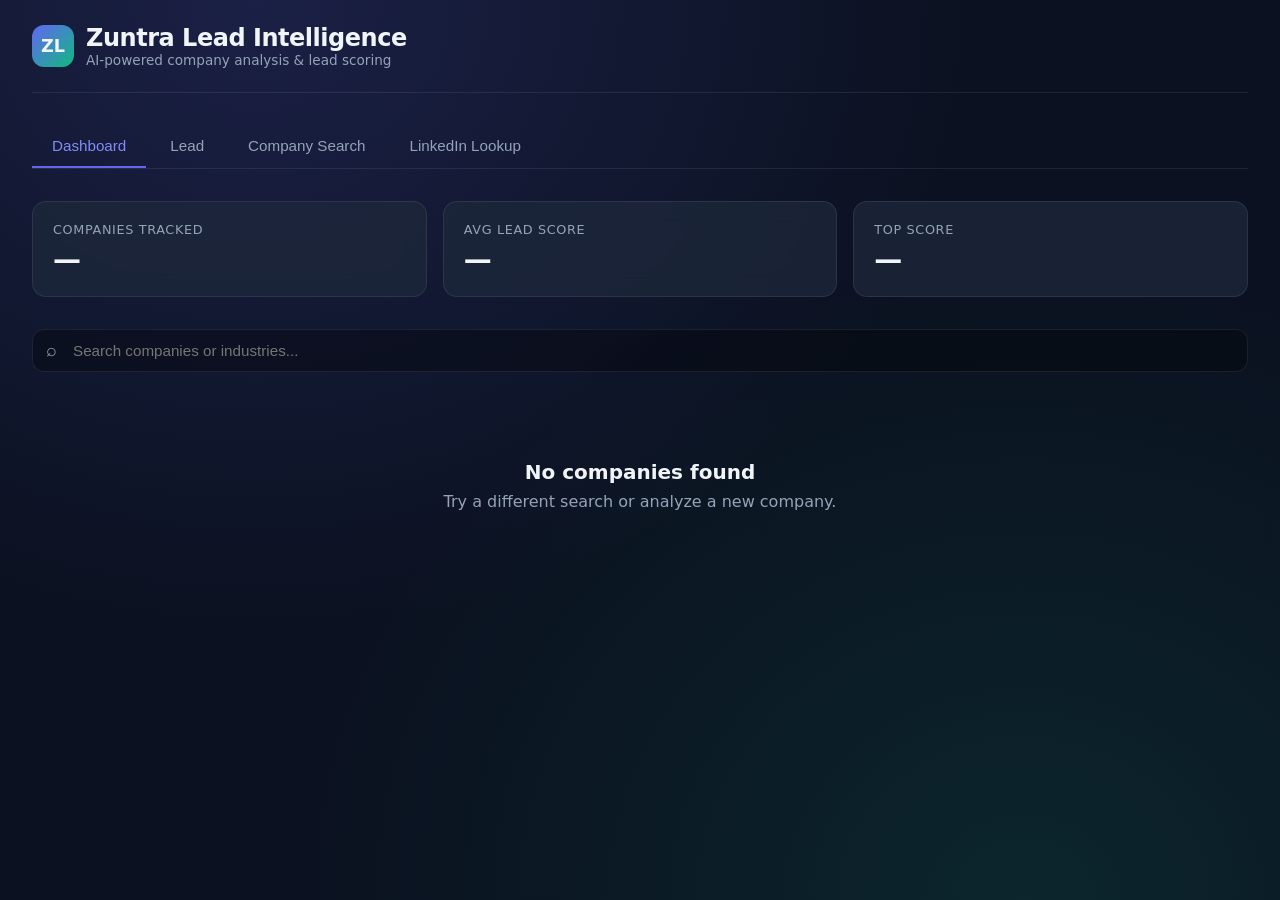
==== front/index.html @ acf64fd0 "Improved the lead tab" ====
<!DOCTYPE html>
<html lang="en">
<head>
    <meta charset="UTF-8">
    <meta name="viewport" content="width=device-width, initial-scale=1.0">
    <title>Zuntra Lead Intelligence</title>
    <link rel="stylesheet" href="css/style.css">
</head>
<body>
    <div class="layout">
        <header>
            <div class="logo">
                <div class="logo-icon">ZL</div>
                <div>
                    <h1>Zuntra Lead Intelligence</h1>
                    <p>AI-powered company analysis & lead scoring</p>
                </div>
            </div>
        </header>

        <nav class="tabs">
            <button class="active" data-tab="dashboard">Dashboard</button>
            <button data-tab="lead">Lead</button>
            <button data-tab="company">Company Search</button>
            <button data-tab="linkedin">LinkedIn Lookup</button>
        </nav>

        <section id="panel-dashboard" class="panel active">
            <div class="stats-bar" id="statsBar">
                <div class="stat-card">
                    <div class="label">Companies Tracked</div>
                    <div class="value" id="statTotal">&mdash;</div>
                </div>
                <div class="stat-card">
                    <div class="label">Avg Lead Score</div>
                    <div class="value" id="statAvg">&mdash;</div>
                </div>
                <div class="stat-card">
                    <div class="label">Top Score</div>
                    <div class="value" id="statTop">&mdash;</div>
                </div>
            </div>

            <div class="toolbar">
                <div class="search-wrap">
                    <input type="text" id="searchInput" placeholder="Search companies or industries...">
                </div>
            </div>

            <div class="grid" id="grid"></div>
            <div class="empty-state" id="emptyState" style="display:none">
                <h3>No companies found</h3>
                <p>Try a different search or analyze a new company.</p>
            </div>
        </section>

        <section id="panel-lead" class="panel">
            <div class="search-box">
                <h2>Lead Investigation</h2>
                <form id="lead-form" class="form-row">
                    <input type="text" id="lead-email" placeholder="Enter email (e.g. satya.nadella@microsoft.com)" required>
                    <button type="submit" id="lead-add-btn">Add Lead</button>
                </form>
                <div class="loading-inline" id="lead-loading"><div class="spinner-sm"></div><span id="lead-step">Adding lead...</span></div>
            </div>
            <div id="lead-error"></div>
            <div id="lead-list"></div>
        </section>

        <section id="panel-company" class="panel">
            <div class="search-box">
                <h2>Company Intelligence Search</h2>
                <form id="company-form" class="form-row">
                    <input type="text" id="company-query" placeholder="Enter company name (e.g. Apple, HCL, Tesla)" required>
                    <button type="submit" id="company-btn">Search</button>
                </form>
                <div class="loading-inline" id="company-loading"><div class="spinner-sm"></div><span id="company-step">Fetching company data...</span></div>
                <div class="progress-bar" id="company-progress" style="display:none;margin-top:0.75rem">
                    <div class="progress-fill" id="company-progress-fill"></div>
                </div>
            </div>
            <div id="company-error"></div>
            <div id="company-results"></div>
        </section>

        <section id="panel-linkedin" class="panel">
            <div class="search-box">
                <h2>LinkedIn Profile Lookup</h2>
                <form id="linkedin-form" class="form-row">
                    <input type="text" id="linkedin-url" placeholder="Enter LinkedIn profile URL" required>
                    <button type="submit" id="linkedin-btn">Scrape</button>
                </form>
                <div class="loading-inline" id="linkedin-loading"><div class="spinner-sm"></div><span id="linkedin-step">Scraping LinkedIn profile...</span></div>
                <div class="progress-bar" id="linkedin-progress" style="display:none;margin-top:0.75rem">
                    <div class="progress-fill" id="linkedin-progress-fill"></div>
                </div>
            </div>
            <div id="linkedin-error"></div>
            <div id="linkedin-results"></div>
        </section>
    </div>

    <div class="overlay" id="detailModal">
        <div class="modal">
            <button class="modal-close" id="detailClose">&times;</button>
            <div class="modal-header">
                <h2 id="detailName"></h2>
                <span class="ticker" id="detailTicker"></span>
            </div>
            <div class="modal-grid">
                <div>
                    <div class="modal-section">
                        <h3>Overview</h3>
                        <p id="detailSummary"></p>
                    </div>
                    <div class="modal-section" style="margin-top:1.5rem">
                        <h3>Recent News</h3>
                        <div id="detailNews"></div>
                    </div>
                </div>
                <div>
                    <div class="metrics-panel">
                        <h3 style="margin-bottom:1rem;color:var(--text)">Company Metrics</h3>
                        <div class="metric-row"><span class="key">Industry</span><span id="detailIndustry"></span></div>
                        <div class="metric-row"><span class="key">Market Cap</span><span id="detailMarketCap"></span></div>
                        <div class="metric-row"><span class="key">Employees</span><span id="detailEmployees"></span></div>
                        <div class="metric-row"><span class="key">Website</span><span id="detailWebsite"></span></div>
                        <div class="metric-row"><span class="key">Headquarters</span><span id="detailHQ"></span></div>
                    </div>
                    <div class="score-bars" id="scoreBars"></div>
                </div>
            </div>
        </div>
    </div>

    <div class="overlay" id="analyzeModal">
        <div class="modal" style="max-width:480px">
            <button class="modal-close" id="analyzeClose">&times;</button>
            <div class="modal-header">
                <h2>Analyze Company</h2>
                <p style="color:var(--muted);font-size:0.9rem;margin-top:0.25rem">Run the intelligence pipeline to gather data and generate a company dossier.</p>
            </div>
            <form class="analyze-form" id="analyzeForm">
                <div class="form-group">
                    <label for="companyName">Company Name *</label>
                    <input type="text" id="companyName" required placeholder="e.g. Apple, Tesla, Anthropic">
                </div>
                <div class="form-actions">
                    <button type="button" class="btn btn-ghost" id="analyzeCancel">Cancel</button>
                    <button type="submit" class="btn btn-primary" id="analyzeSubmit">Run Analysis</button>
                </div>
            </form>
        </div>
    </div>

    <div class="loading-overlay" id="loadingOverlay">
        <div class="loading-text">
            <strong id="loadingTitle">Analyzing company...</strong>
            <span id="loadingStep">Starting pipeline...</span>
        </div>
        <div class="progress-bar" id="progressBar">
            <div class="progress-fill" id="progressFill"></div>
        </div>
    </div>

    <script src="js/app.js"></script>
</body>
</html>
---- front/css/style.css ----
:root {
    --bg: #0b1120;
    --surface: rgba(30, 41, 59, 0.75);
    --surface-hover: rgba(51, 65, 85, 0.8);
    --border: rgba(255, 255, 255, 0.08);
    --text: #f1f5f9;
    --muted: #94a3b8;
    --accent: #6366f1;
    --accent-light: #818cf8;
    --success: #10b981;
    --warning: #f59e0b;
    --danger: #ef4444;
    --glow: rgba(99, 102, 241, 0.35);
}

* {
    margin: 0;
    padding: 0;
    box-sizing: border-box;
}

body {
    font-family: 'Segoe UI', system-ui, -apple-system, sans-serif;
    background: var(--bg);
    background-image:
        radial-gradient(ellipse at 20% 0%, rgba(99, 102, 241, 0.18), transparent 50%),
        radial-gradient(ellipse at 80% 100%, rgba(16, 185, 129, 0.12), transparent 50%);
    color: var(--text);
    min-height: 100vh;
}

.layout {
    max-width: 1280px;
    margin: 0 auto;
    padding: 1.5rem 2rem 3rem;
}

header {
    display: flex;
    align-items: center;
    justify-content: space-between;
    flex-wrap: wrap;
    gap: 1rem;
    margin-bottom: 2rem;
    padding-bottom: 1.5rem;
    border-bottom: 1px solid var(--border);
}

.logo {
    display: flex;
    align-items: center;
    gap: 0.75rem;
}

.logo-icon {
    width: 42px;
    height: 42px;
    background: linear-gradient(135deg, var(--accent), var(--success));
    border-radius: 12px;
    display: flex;
    align-items: center;
    justify-content: center;
    font-weight: 700;
    font-size: 1.1rem;
}

.logo h1 {
    font-size: 1.5rem;
    font-weight: 700;
    letter-spacing: -0.02em;
}

.logo p {
    font-size: 0.85rem;
    color: var(--muted);
}

nav.tabs {
    display: flex;
    gap: 0.25rem;
    margin-bottom: 2rem;
    border-bottom: 1px solid var(--border);
    padding-bottom: 0;
}

nav.tabs button {
    background: transparent;
    border: none;
    color: var(--muted);
    padding: 0.75rem 1.25rem;
    font-size: 0.95rem;
    font-weight: 500;
    cursor: pointer;
    border-bottom: 2px solid transparent;
    transition: all 0.2s;
}

nav.tabs button:hover {
    color: var(--text);
}

nav.tabs button.active {
    color: var(--accent-light);
    border-bottom-color: var(--accent);
}

.panel {
    display: none;
}

.panel.active {
    display: block;
}

.stats-bar {
    display: grid;
    grid-template-columns: repeat(auto-fit, minmax(160px, 1fr));
    gap: 1rem;
    margin-bottom: 2rem;
}

.stat-card {
    background: var(--surface);
    border: 1px solid var(--border);
    border-radius: 14px;
    padding: 1.25rem;
    backdrop-filter: blur(12px);
}

.stat-card .label {
    font-size: 0.8rem;
    color: var(--muted);
    text-transform: uppercase;
    letter-spacing: 0.05em;
    margin-bottom: 0.35rem;
}

.stat-card .value {
    font-size: 1.75rem;
    font-weight: 700;
}

.toolbar {
    display: flex;
    gap: 1rem;
    flex-wrap: wrap;
    margin-bottom: 1.5rem;
    align-items: center;
}

.search-wrap {
    flex: 1;
    min-width: 220px;
    position: relative;
}

.search-wrap input {
    width: 100%;
    padding: 0.75rem 1rem 0.75rem 2.5rem;
    border-radius: 12px;
    border: 1px solid var(--border);
    background: rgba(0, 0, 0, 0.3);
    color: var(--text);
    font-size: 0.95rem;
    outline: none;
    transition: border-color 0.2s, box-shadow 0.2s;
}

.search-wrap input:focus {
    border-color: var(--accent);
    box-shadow: 0 0 0 3px var(--glow);
}

.search-wrap::before {
    content: "\2315";
    position: absolute;
    left: 0.85rem;
    top: 50%;
    transform: translateY(-50%);
    color: var(--muted);
    font-size: 1.1rem;
}

.btn {
    padding: 0.75rem 1.5rem;
    border-radius: 12px;
    border: none;
    font-size: 0.95rem;
    font-weight: 600;
    cursor: pointer;
    transition: all 0.2s;
    display: inline-flex;
    align-items: center;
    gap: 0.5rem;
}

.btn-primary {
    background: linear-gradient(135deg, var(--accent), #4f46e5);
    color: white;
    box-shadow: 0 4px 14px var(--glow);
}

.btn-primary:hover {
    transform: translateY(-1px);
    box-shadow: 0 6px 20px var(--glow);
}

.btn-primary:disabled {
    opacity: 0.6;
    cursor: not-allowed;
    transform: none;
}

.btn-ghost {
    background: transparent;
    color: var(--muted);
    border: 1px solid var(--border);
}

.btn-ghost:hover {
    color: var(--text);
    border-color: rgba(255, 255, 255, 0.2);
}

.btn-secondary {
    background: var(--surface);
    color: var(--muted);
    border: 1px solid var(--border);
}

.btn-secondary:hover {
    color: var(--text);
    border-color: rgba(255, 255, 255, 0.15);
}

.grid {
    display: grid;
    grid-template-columns: repeat(auto-fill, minmax(340px, 1fr));
    gap: 1.25rem;
}

.card {
    background: var(--surface);
    border: 1px solid var(--border);
    border-radius: 16px;
    padding: 1.35rem;
    cursor: default;
    transition: all 0.25s ease;
    position: relative;
    overflow: hidden;
    backdrop-filter: blur(12px);
    margin-bottom: 1.25rem;
}

.card.clickable {
    cursor: pointer;
}

.card::before {
    content: "";
    position: absolute;
    top: 0;
    left: 0;
    right: 0;
    height: 3px;
    background: linear-gradient(90deg, var(--accent), var(--success));
    opacity: 0;
    transition: opacity 0.25s;
}

.card.clickable:hover {
    transform: translateY(-4px);
    border-color: rgba(255, 255, 255, 0.15);
    box-shadow: 0 12px 40px rgba(0, 0, 0, 0.4);
}

.card.clickable:hover::before {
    opacity: 1;
}

.card-header {
    display: flex;
    justify-content: space-between;
    align-items: flex-start;
    margin-bottom: 0.85rem;
}

.card-title {
    font-size: 1.2rem;
    font-weight: 600;
}

.card h3 {
    color: var(--accent-light);
    margin-bottom: 1rem;
    font-size: 1.1rem;
}

.ticker {
    display: inline-block;
    font-size: 0.75rem;
    color: var(--accent-light);
    background: rgba(99, 102, 241, 0.15);
    padding: 0.15rem 0.55rem;
    border-radius: 6px;
    margin-left: 0.4rem;
    font-weight: 600;
}

.industry {
    font-size: 0.8rem;
    color: var(--muted);
    margin-top: 0.25rem;
}

.score-badge {
    width: 52px;
    height: 52px;
    border-radius: 50%;
    display: flex;
    align-items: center;
    justify-content: center;
    font-weight: 700;
    font-size: 1.1rem;
    border: 2px solid;
    flex-shrink: 0;
}

.score-high {
    border-color: var(--success);
    color: var(--success);
    background: rgba(16, 185, 129, 0.1);
}

.score-med {
    border-color: var(--warning);
    color: var(--warning);
    background: rgba(245, 158, 11, 0.1);
}

.score-low {
    border-color: var(--danger);
    color: var(--danger);
    background: rgba(239, 68, 68, 0.1);
}

.card-summary {
    color: var(--muted);
    font-size: 0.9rem;
    line-height: 1.55;
    display: -webkit-box;
    -webkit-line-clamp: 3;
    -webkit-box-orient: vertical;
    overflow: hidden;
    margin-bottom: 1rem;
}

.card-metrics {
    display: flex;
    gap: 1.25rem;
    padding-top: 0.85rem;
    border-top: 1px solid var(--border);
    font-size: 0.8rem;
    color: var(--muted);
}

.card-metrics span {
    display: block;
    color: var(--text);
    font-weight: 600;
    font-size: 0.95rem;
    margin-top: 0.15rem;
}

.empty-state {
    text-align: center;
    padding: 4rem 2rem;
    color: var(--muted);
}

.empty-state h3 {
    font-size: 1.25rem;
    color: var(--text);
    margin-bottom: 0.5rem;
}

.overlay {
    display: none;
    position: fixed;
    inset: 0;
    background: rgba(0, 0, 0, 0.75);
    backdrop-filter: blur(6px);
    z-index: 1000;
    align-items: center;
    justify-content: center;
    padding: 1.5rem;
}

.overlay.active {
    display: flex;
}

.modal {
    background: var(--bg);
    border: 1px solid var(--border);
    border-radius: 20px;
    width: 100%;
    max-width: 860px;
    max-height: 90vh;
    overflow-y: auto;
    padding: 2rem;
    position: relative;
    animation: slideUp 0.3s ease;
}

@keyframes slideUp {
    from { opacity: 0; transform: translateY(20px); }
    to { opacity: 1; transform: translateY(0); }
}

.modal-close {
    position: absolute;
    top: 1.25rem;
    right: 1.25rem;
    background: none;
    border: none;
    color: var(--muted);
    font-size: 1.5rem;
    cursor: pointer;
    width: 36px;
    height: 36px;
    border-radius: 8px;
    display: flex;
    align-items: center;
    justify-content: center;
    transition: all 0.2s;
}

.modal-close:hover {
    color: var(--text);
    background: rgba(255, 255, 255, 0.08);
}

.modal-header {
    margin-bottom: 1.5rem;
}

.modal-header h2 {
    font-size: 1.75rem;
    margin-bottom: 0.5rem;
}

.modal-grid {
    display: grid;
    grid-template-columns: 1fr 1fr;
    gap: 2rem;
}

@media (max-width: 700px) {
    .modal-grid {
        grid-template-columns: 1fr;
    }
}

.modal-section h3 {
    color: var(--accent-light);
    font-size: 0.95rem;
    margin-bottom: 0.75rem;
    text-transform: uppercase;
    letter-spacing: 0.04em;
}

.modal-section p {
    color: var(--muted);
    line-height: 1.65;
    font-size: 0.95rem;
}

.metrics-panel {
    background: rgba(0, 0, 0, 0.25);
    border: 1px solid var(--border);
    border-radius: 14px;
    padding: 1.25rem;
}

.metric-row {
    display: flex;
    justify-content: space-between;
    padding: 0.5rem 0;
    border-bottom: 1px solid var(--border);
    font-size: 0.9rem;
}

.metric-row:last-child {
    border-bottom: none;
}

.metric-row .key {
    color: var(--muted);
}

.score-bars {
    margin-top: 1rem;
}

.score-bar-item {
    margin-bottom: 0.65rem;
}

.score-bar-label {
    display: flex;
    justify-content: space-between;
    font-size: 0.8rem;
    color: var(--muted);
    margin-bottom: 0.25rem;
}

.score-bar-track {
    height: 6px;
    background: rgba(255, 255, 255, 0.08);
    border-radius: 3px;
    overflow: hidden;
}

.score-bar-fill {
    height: 100%;
    border-radius: 3px;
    background: linear-gradient(90deg, var(--accent), var(--success));
    transition: width 0.5s ease;
}

.analyze-form {
    display: flex;
    flex-direction: column;
    gap: 1rem;
}

.form-group label {
    display: block;
    font-size: 0.85rem;
    color: var(--muted);
    margin-bottom: 0.4rem;
}

.form-group input {
    width: 100%;
    padding: 0.75rem 1rem;
    border-radius: 10px;
    border: 1px solid var(--border);
    background: rgba(0, 0, 0, 0.3);
    color: var(--text);
    font-size: 0.95rem;
    outline: none;
}

.form-group input:focus {
    border-color: var(--accent);
    box-shadow: 0 0 0 3px var(--glow);
}

.form-actions {
    display: flex;
    gap: 0.75rem;
    justify-content: flex-end;
    margin-top: 0.5rem;
}

.loading-overlay {
    display: none;
    position: fixed;
    inset: 0;
    background: rgba(11, 17, 32, 0.85);
    z-index: 2000;
    align-items: center;
    justify-content: center;
    flex-direction: column;
    gap: 1.25rem;
}

.loading-overlay.active {
    display: flex;
}

.spinner {
    width: 48px;
    height: 48px;
    border: 3px solid var(--border);
    border-top-color: var(--accent);
    border-radius: 50%;
    animation: spin 0.8s linear infinite;
}

.spinner-sm {
    width: 18px;
    height: 18px;
    border: 2px solid var(--accent);
    border-top-color: transparent;
    border-radius: 50%;
    animation: spin 0.8s linear infinite;
}

@keyframes spin {
    to { transform: rotate(360deg); }
}

.loading-text {
    color: var(--muted);
    font-size: 0.95rem;
    text-align: center;
}

.loading-text strong {
    color: var(--text);
    display: block;
    margin-bottom: 0.25rem;
}

.progress-bar {
    width: 400px;
    max-width: 90vw;
    height: 8px;
    background: rgba(255, 255, 255, 0.08);
    border-radius: 4px;
    overflow: hidden;
    margin-top: 1.25rem;
}

.progress-fill {
    height: 100%;
    width: 0%;
    border-radius: 4px;
    background: linear-gradient(90deg, var(--accent), var(--success));
    transition: width 0.5s ease;
}

a.link {
    color: var(--accent-light);
    text-decoration: none;
}

a.link:hover {
    text-decoration: underline;
}

.search-box {
    background: var(--surface);
    border-radius: 16px;
    padding: 1.5rem;
    margin-bottom: 1.5rem;
    border: 1px solid var(--border);
    backdrop-filter: blur(12px);
}

.search-box h2 {
    margin-bottom: 1rem;
    color: var(--accent-light);
    font-size: 1.1rem;
}

.search-box .form-row {
    display: flex;
    gap: 0.75rem;
    width: 100%;
}

.search-box input[type="text"] {
    flex: 1;
    padding: 0.75rem 1rem;
    border-radius: 10px;
    border: 1px solid var(--border);
    background: rgba(0, 0, 0, 0.3);
    color: var(--text);
    font-size: 0.95rem;
    outline: none;
}

.search-box input[type="text"]:focus {
    border-color: var(--accent);
    box-shadow: 0 0 0 3px var(--glow);
}

.search-box button {
    padding: 0.75rem 1.5rem;
    border-radius: 10px;
    border: none;
    background: linear-gradient(135deg, var(--accent), #4f46e5);
    color: white;
    font-size: 0.95rem;
    font-weight: 600;
    cursor: pointer;
    transition: all 0.2s;
    box-shadow: 0 4px 14px var(--glow);
}

.search-box button:hover {
    transform: translateY(-1px);
    box-shadow: 0 6px 20px var(--glow);
}

.search-box button:disabled {
    opacity: 0.6;
    cursor: not-allowed;
    transform: none;
}

.loading-inline {
    display: none;
    align-items: center;
    gap: 0.5rem;
    color: var(--accent-light);
    margin-top: 0.75rem;
}

.loading-inline.show {
    display: flex;
}

.error {
    background: rgba(239, 68, 68, 0.1);
    border: 1px solid rgba(239, 68, 68, 0.3);
    color: #fca5a5;
    padding: 1rem;
    border-radius: 12px;
    margin-bottom: 1.5rem;
}

.muted {
    color: var(--muted);
}

table {
    width: 100%;
    border-collapse: collapse;
}

table th, table td {
    text-align: left;
    padding: 0.5rem 0.75rem;
    border-bottom: 1px solid var(--border);
    vertical-align: top;
}

table th {
    color: var(--accent-light);
    font-weight: 600;
    width: 35%;
}

table td {
    color: #d4d4d8;
    word-break: break-word;
}

table.candidates-table {
    width: 100%;
    table-layout: auto;
}

table.candidates-table th:first-child,
table.candidates-table td:first-child {
    width: 2.5rem;
    white-space: nowrap;
}

table.candidates-table td:nth-child(2) {
    width: 14rem;
    white-space: nowrap;
}

table.candidates-table th,
table.candidates-table td {
    text-align: left;
}

.news-item {
    padding: 1rem 0;
    border-bottom: 1px solid var(--border);
}

.news-item:last-child {
    border-bottom: none;
}

.news-item h4 {
    color: var(--text);
    margin-bottom: 0.3rem;
}

.news-item h4 a {
    color: var(--accent-light);
    text-decoration: none;
}

.news-item h4 a:hover {
    text-decoration: underline;
}

.news-item .meta {
    font-size: 0.85rem;
    color: var(--muted);
}

.news-item p {
    margin-top: 0.5rem;
    color: var(--muted);
    font-size: 0.9rem;
}

.card-actions {
    display: flex;
    gap: 0.75rem;
    margin-top: 1rem;
    flex-wrap: wrap;
}
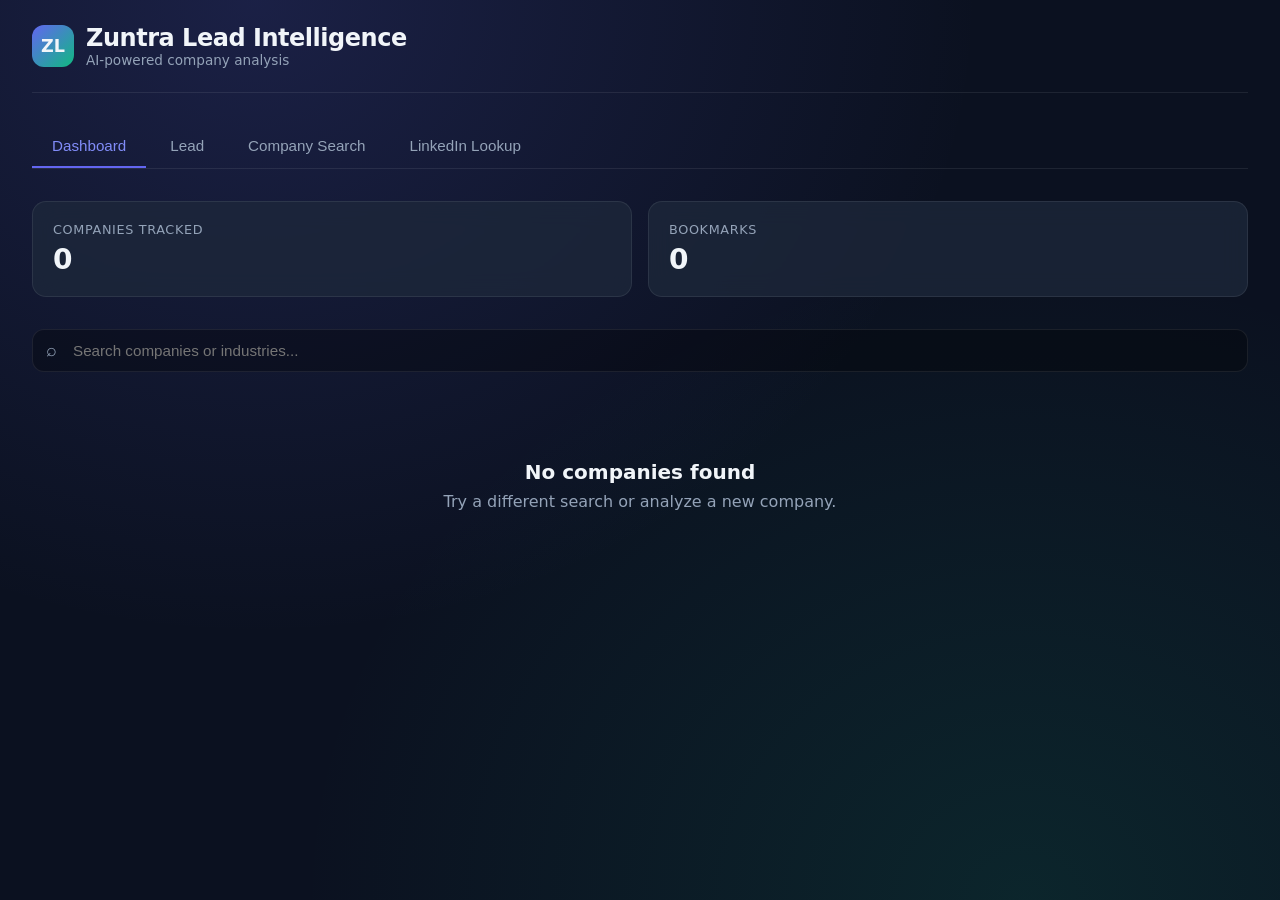
==== commit a6d214d3: "Multiple ui changes and reduced the scraping time" ====
--- a/front/index.html
+++ b/front/index.html
@@ -4,7 +4,7 @@
     <meta charset="UTF-8">
     <meta name="viewport" content="width=device-width, initial-scale=1.0">
     <title>Zuntra Lead Intelligence</title>
-    <link rel="stylesheet" href="css/style.css">
+    <link rel="stylesheet" href="css/style.css?v=30">
 </head>
 <body>
     <div class="layout">
@@ -13,7 +13,7 @@
                 <div class="logo-icon">ZL</div>
                 <div>
                     <h1>Zuntra Lead Intelligence</h1>
-                    <p>AI-powered company analysis & lead scoring</p>
+                    <p>AI-powered company analysis</p>
                 </div>
             </div>
         </header>
@@ -32,12 +32,8 @@
                     <div class="value" id="statTotal">&mdash;</div>
                 </div>
                 <div class="stat-card">
-                    <div class="label">Avg Lead Score</div>
-                    <div class="value" id="statAvg">&mdash;</div>
-                </div>
-                <div class="stat-card">
-                    <div class="label">Top Score</div>
-                    <div class="value" id="statTop">&mdash;</div>
+                    <div class="label">Bookmarks</div>
+                    <div class="value" id="statBookmarks">&mdash;</div>
                 </div>
             </div>
 
@@ -113,16 +109,14 @@
                         <h3>Overview</h3>
                         <p id="detailSummary"></p>
                     </div>
-                    <div class="modal-section" style="margin-top:1.5rem">
-                        <h3>Recent News</h3>
-                        <div id="detailNews"></div>
-                    </div>
                 </div>
                 <div>
                     <div class="metrics-panel">
                         <h3 style="margin-bottom:1rem;color:var(--text)">Company Metrics</h3>
                         <div class="metric-row"><span class="key">Industry</span><span id="detailIndustry"></span></div>
                         <div class="metric-row"><span class="key">Market Cap</span><span id="detailMarketCap"></span></div>
+                        <div class="metric-row"><span class="key">52W High</span><span id="detailHigh"></span></div>
+                        <div class="metric-row"><span class="key">52W Low</span><span id="detailLow"></span></div>
                         <div class="metric-row"><span class="key">Employees</span><span id="detailEmployees"></span></div>
                         <div class="metric-row"><span class="key">Website</span><span id="detailWebsite"></span></div>
                         <div class="metric-row"><span class="key">Headquarters</span><span id="detailHQ"></span></div>
@@ -163,6 +157,6 @@
         </div>
     </div>
 
-    <script src="js/app.js"></script>
+    <script src="js/app.js?v=30"></script>
 </body>
 </html>
--- a/front/css/style.css
+++ b/front/css/style.css
@@ -114,7 +114,7 @@
 
 .stats-bar {
     display: grid;
-    grid-template-columns: repeat(auto-fit, minmax(160px, 1fr));
+    grid-template-columns: repeat(2, 1fr);
     gap: 1rem;
     margin-bottom: 2rem;
 }
@@ -283,6 +283,48 @@
     justify-content: space-between;
     align-items: flex-start;
     margin-bottom: 0.85rem;
+    gap: 0.75rem;
+}
+
+.bookmark-btn {
+    flex-shrink: 0;
+    background: none;
+    border: none;
+    color: var(--muted);
+    cursor: pointer;
+    padding: 0.15rem;
+    line-height: 0;
+    border-radius: 8px;
+}
+
+.bookmark-btn:hover {
+    color: var(--accent-light);
+}
+
+.bookmark-btn.active {
+    color: #c4b5fd;
+}
+
+.lead-bookmark {
+    position: absolute;
+    top: 1.1rem;
+    right: 1.1rem;
+    z-index: 1;
+}
+
+.card:has(.lead-bookmark) {
+    padding-right: 3rem;
+}
+
+.card-header h3 {
+    margin-bottom: 0;
+}
+
+.grid-split {
+    grid-column: 1 / -1;
+    border: none;
+    border-top: 1px solid var(--border);
+    margin: 0.25rem 0;
 }
 
 .card-title {
@@ -484,8 +526,10 @@
 }
 
 .metric-row {
-    display: flex;
-    justify-content: space-between;
+    display: grid;
+    grid-template-columns: 9.5rem minmax(0, 1fr);
+    column-gap: 1rem;
+    align-items: start;
     padding: 0.5rem 0;
     border-bottom: 1px solid var(--border);
     font-size: 0.9rem;
@@ -497,6 +541,14 @@
 
 .metric-row .key {
     color: var(--muted);
+    white-space: nowrap;
+}
+
+.metric-row > span:last-child {
+    min-width: 0;
+    overflow-wrap: break-word;
+    word-break: break-word;
+    line-height: 1.45;
 }
 
 .score-bars {
@@ -504,7 +556,7 @@
 }
 
 .score-bar-item {
-    margin-bottom: 0.65rem;
+    margin-bottom: 0.95rem;
 }
 
 .score-bar-label {
@@ -512,21 +564,37 @@
     justify-content: space-between;
     font-size: 0.8rem;
     color: var(--muted);
-    margin-bottom: 0.25rem;
+    margin-bottom: 0.15rem;
+}
+
+.score-bar-hint {
+    font-size: 0.7rem;
+    color: var(--muted);
+    opacity: 0.85;
+    margin-bottom: 0.35rem;
 }
 
 .score-bar-track {
-    height: 6px;
+    height: 8px;
     background: rgba(255, 255, 255, 0.08);
-    border-radius: 3px;
+    border-radius: 4px;
     overflow: hidden;
 }
 
 .score-bar-fill {
     height: 100%;
-    border-radius: 3px;
+    border-radius: 4px;
     background: linear-gradient(90deg, var(--accent), var(--success));
     transition: width 0.5s ease;
+}
+
+.score-bar-ticks {
+    display: flex;
+    justify-content: space-between;
+    font-size: 0.65rem;
+    color: var(--muted);
+    opacity: 0.8;
+    margin-top: 0.25rem;
 }
 
 .analyze-form {
@@ -724,13 +792,32 @@
     margin-bottom: 1.5rem;
 }
 
+.suggest-link {
+    background: none;
+    border: none;
+    color: #93c5fd;
+    cursor: pointer;
+    padding: 0;
+    font: inherit;
+    text-decoration: underline;
+}
+
 .muted {
     color: var(--muted);
+}
+
+.fin-high {
+    color: #86efac;
+}
+
+.fin-low {
+    color: #fca5a5;
 }
 
 table {
     width: 100%;
     border-collapse: collapse;
+    table-layout: fixed;
 }
 
 table th, table td {
@@ -743,12 +830,47 @@
 table th {
     color: var(--accent-light);
     font-weight: 600;
-    width: 35%;
+    width: 10rem;
+    white-space: nowrap;
 }
 
 table td {
     color: #d4d4d8;
+    overflow-wrap: break-word;
     word-break: break-word;
+    min-width: 0;
+    line-height: 1.45;
+}
+
+table.filings-table {
+    table-layout: fixed;
+    width: 100%;
+}
+
+table.filings-table td {
+    vertical-align: top;
+}
+
+table.filings-table td:nth-child(1) {
+    width: 22%;
+    word-break: break-word;
+}
+
+table.filings-table td:nth-child(2) {
+    width: 7.5rem;
+    white-space: nowrap;
+    word-break: normal;
+}
+
+table.filings-table td:nth-child(3) {
+    word-break: break-word;
+}
+
+table.filings-table td:nth-child(4) {
+    width: 3.5rem;
+    white-space: nowrap;
+    word-break: normal;
+    text-align: right;
 }
 
 table.candidates-table {
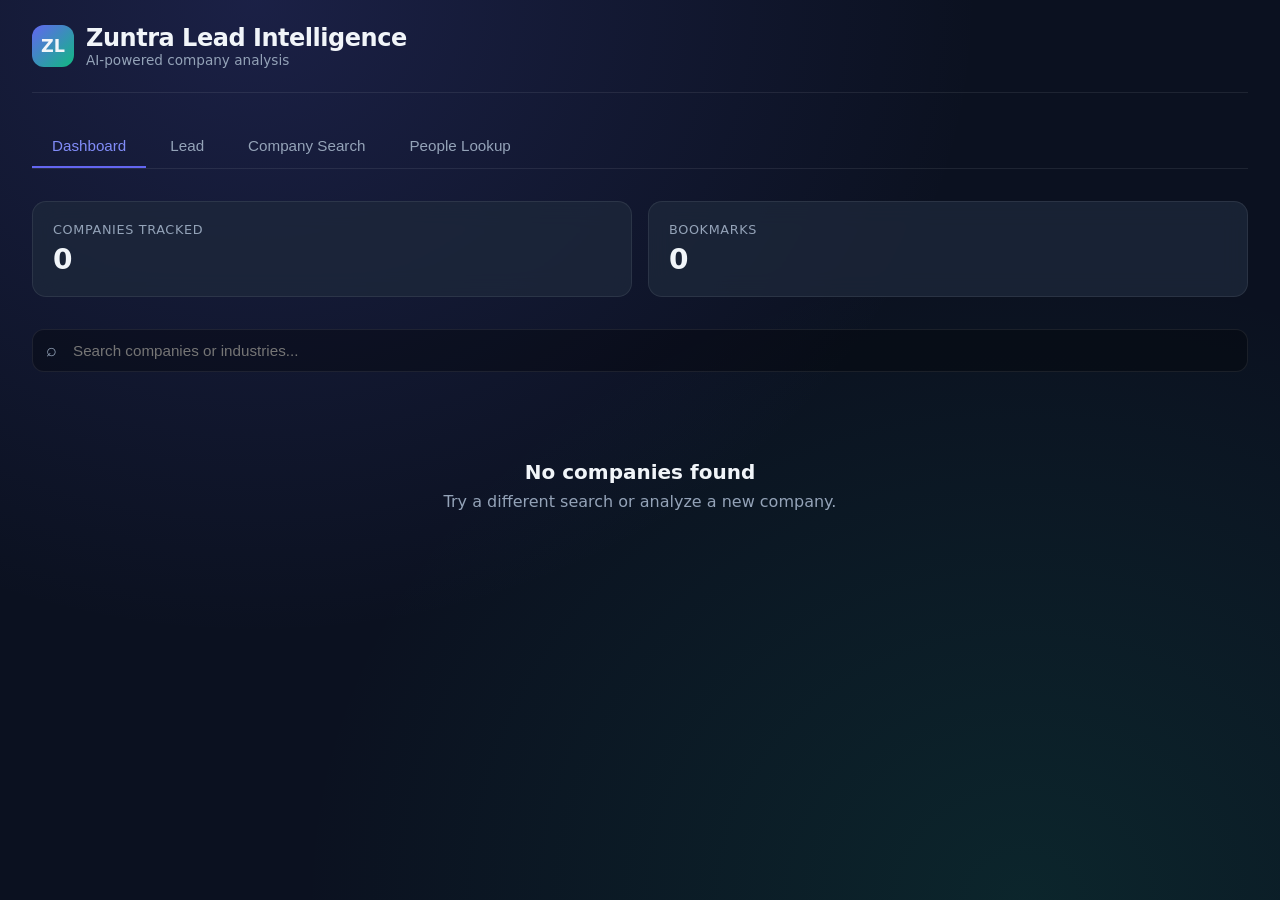
==== commit f7bb99f0: "fixed multiple bugs with the extension, enhanced the searching and contact storing" ====
--- a/front/index.html
+++ b/front/index.html
@@ -4,7 +4,7 @@
     <meta charset="UTF-8">
     <meta name="viewport" content="width=device-width, initial-scale=1.0">
     <title>Zuntra Lead Intelligence</title>
-    <link rel="stylesheet" href="css/style.css?v=30">
+    <link rel="stylesheet" href="css/style.css?v=65">
 </head>
 <body>
     <div class="layout">
@@ -22,7 +22,7 @@
             <button class="active" data-tab="dashboard">Dashboard</button>
             <button data-tab="lead">Lead</button>
             <button data-tab="company">Company Search</button>
-            <button data-tab="linkedin">LinkedIn Lookup</button>
+            <button data-tab="people">People Lookup</button>
         </nav>
 
         <section id="panel-dashboard" class="panel active">
@@ -79,20 +79,31 @@
             <div id="company-results"></div>
         </section>
 
-        <section id="panel-linkedin" class="panel">
+        <section id="panel-people" class="panel">
             <div class="search-box">
-                <h2>LinkedIn Profile Lookup</h2>
-                <form id="linkedin-form" class="form-row">
-                    <input type="text" id="linkedin-url" placeholder="Enter LinkedIn profile URL" required>
-                    <button type="submit" id="linkedin-btn">Scrape</button>
+                <h2>People Lookup</h2>
+                <p class="search-lead">Enter whatever you know about the person. We match people results, then show role, company, and public contact with sources.</p>
+                <form id="people-form">
+                    <div class="people-fields">
+                        <input type="text" id="people-name" placeholder="Full name">
+                        <input type="text" id="people-company" placeholder="Company">
+                        <input type="text" id="people-role" placeholder="Role or title">
+                        <input type="text" id="people-location" placeholder="Location">
+                        <input type="text" id="people-email" placeholder="Email">
+                        <input type="text" id="people-phone" placeholder="Phone">
+                        <input type="text" id="people-url" class="span-2" placeholder="Profile URL (optional)">
+                    </div>
+                    <div class="form-row people-submit">
+                        <button type="submit" id="people-btn">Search</button>
+                    </div>
                 </form>
-                <div class="loading-inline" id="linkedin-loading"><div class="spinner-sm"></div><span id="linkedin-step">Scraping LinkedIn profile...</span></div>
-                <div class="progress-bar" id="linkedin-progress" style="display:none;margin-top:0.75rem">
-                    <div class="progress-fill" id="linkedin-progress-fill"></div>
+                <div class="loading-inline" id="people-loading"><div class="spinner-sm"></div><span id="people-step">Looking up person...</span></div>
+                <div class="progress-bar" id="people-progress" style="display:none;margin-top:0.75rem">
+                    <div class="progress-fill" id="people-progress-fill"></div>
                 </div>
             </div>
-            <div id="linkedin-error"></div>
-            <div id="linkedin-results"></div>
+            <div id="people-error"></div>
+            <div id="people-results"></div>
         </section>
     </div>
 
@@ -157,6 +168,6 @@
         </div>
     </div>
 
-    <script src="js/app.js?v=30"></script>
+    <script src="js/app.js?v=72"></script>
 </body>
 </html>
--- a/front/css/style.css
+++ b/front/css/style.css
@@ -355,37 +355,6 @@
     margin-top: 0.25rem;
 }
 
-.score-badge {
-    width: 52px;
-    height: 52px;
-    border-radius: 50%;
-    display: flex;
-    align-items: center;
-    justify-content: center;
-    font-weight: 700;
-    font-size: 1.1rem;
-    border: 2px solid;
-    flex-shrink: 0;
-}
-
-.score-high {
-    border-color: var(--success);
-    color: var(--success);
-    background: rgba(16, 185, 129, 0.1);
-}
-
-.score-med {
-    border-color: var(--warning);
-    color: var(--warning);
-    background: rgba(245, 158, 11, 0.1);
-}
-
-.score-low {
-    border-color: var(--danger);
-    color: var(--danger);
-    background: rgba(239, 68, 68, 0.1);
-}
-
 .card-summary {
     color: var(--muted);
     font-size: 0.9rem;
@@ -725,10 +694,59 @@
     font-size: 1.1rem;
 }
 
+.search-lead {
+    color: var(--muted);
+    font-size: 0.9rem;
+    line-height: 1.5;
+    margin: -0.45rem 0 1rem;
+}
+
 .search-box .form-row {
     display: flex;
     gap: 0.75rem;
     width: 100%;
+}
+
+.people-fields {
+    display: grid;
+    grid-template-columns: 1fr 1fr;
+    gap: 0.75rem;
+    margin-bottom: 0.75rem;
+}
+
+.people-fields .span-2 {
+    grid-column: 1 / -1;
+}
+
+.people-fields input {
+    width: 100%;
+    flex: none;
+    padding: 0.75rem 1rem;
+    border-radius: 10px;
+    border: 1px solid var(--border);
+    background: rgba(0, 0, 0, 0.3);
+    color: var(--text);
+    font-size: 0.95rem;
+    outline: none;
+}
+
+.people-fields input:focus {
+    border-color: var(--accent);
+    box-shadow: 0 0 0 3px var(--glow);
+}
+
+.people-submit {
+    justify-content: flex-end;
+}
+
+@media (max-width: 720px) {
+    .people-fields {
+        grid-template-columns: 1fr;
+    }
+
+    .people-fields .span-2 {
+        grid-column: auto;
+    }
 }
 
 .search-box input[type="text"] {
@@ -771,6 +789,18 @@
     transform: none;
 }
 
+.search-box button.people-btn-cancel {
+    background: transparent;
+    color: var(--text);
+    border: 1px solid var(--border);
+    box-shadow: none;
+}
+
+.search-box button.people-btn-cancel:hover {
+    border-color: rgba(255, 255, 255, 0.28);
+    box-shadow: none;
+}
+
 .loading-inline {
     display: none;
     align-items: center;
@@ -873,25 +903,231 @@
     text-align: right;
 }
 
-table.candidates-table {
+.people-match-list {
+    display: flex;
+    flex-direction: column;
+    gap: 0.9rem;
+    margin-top: 0.35rem;
+}
+
+.people-match {
+    border: 1px solid var(--border);
+    border-radius: 12px;
+    overflow: hidden;
+    background: rgba(15, 23, 42, 0.55);
+}
+
+.people-match-banner {
+    display: flex;
     width: 100%;
-    table-layout: auto;
-}
-
-table.candidates-table th:first-child,
-table.candidates-table td:first-child {
-    width: 2.5rem;
-    white-space: nowrap;
-}
-
-table.candidates-table td:nth-child(2) {
-    width: 14rem;
-    white-space: nowrap;
-}
-
-table.candidates-table th,
-table.candidates-table td {
-    text-align: left;
+    aspect-ratio: 4 / 1;
+    min-height: 88px;
+    flex-shrink: 0;
+    overflow: hidden;
+    position: relative;
+    z-index: 0;
+    align-items: center;
+    justify-content: center;
+    background: linear-gradient(105deg, #0a66c2 0%, #378fe9 52%, #1b4f8a 100%);
+}
+
+.people-match-banner-img {
+    display: block;
+    width: 100%;
+    height: 100%;
+    object-fit: cover;
+    object-position: center;
+}
+
+.people-match-shot {
+    display: block;
+    width: 100%;
+    max-height: 280px;
+    object-fit: cover;
+    object-position: top left;
+    background: #0f172a;
+}
+
+.people-match-body-shot {
+    padding-top: 0.85rem;
+}
+
+.people-match-body {
+    display: flex;
+    gap: 0.9rem;
+    padding: 0 1rem 0.95rem;
+    align-items: flex-start;
+}
+
+.people-match-banner:not(.people-match-banner-has-img) {
+    display: none;
+}
+
+.people-match-photo {
+    width: 76px;
+    height: 76px;
+    border-radius: 10px;
+    margin-top: -40px;
+    border: 3px solid #0f172a;
+    object-fit: cover;
+    background: #334155;
+    flex-shrink: 0;
+    position: relative;
+    z-index: 2;
+}
+
+.people-match-photo-fallback {
+    display: flex;
+    align-items: center;
+    justify-content: center;
+    color: #e2e8f0;
+    font-weight: 600;
+    letter-spacing: 0.04em;
+}
+
+.people-match-info {
+    flex: 1;
+    min-width: 0;
+    padding-top: 0.4rem;
+}
+
+.people-match-info h4 {
+    margin: 0;
+    font-size: 1.05rem;
+    font-weight: 600;
+}
+
+.people-match-headline,
+.people-match-location {
+    margin: 0.2rem 0 0;
+    color: var(--muted);
+    font-size: 0.88rem;
+}
+
+.people-match-cos {
+    display: flex;
+    flex-wrap: wrap;
+    gap: 0.35rem;
+    margin-top: 0.5rem;
+}
+
+.people-match-co {
+    display: inline-flex;
+    padding: 0.18rem 0.55rem;
+    border-radius: 999px;
+    border: 1px solid var(--border);
+    background: rgba(99, 102, 241, 0.12);
+    font-size: 0.78rem;
+}
+
+.people-match-url {
+    display: inline-block;
+    margin-top: 0.45rem;
+    font-size: 0.78rem;
+    word-break: break-all;
+}
+
+.people-match-body-visual {
+    position: relative;
+    z-index: 2;
+    padding: 0 1rem;
+    min-height: 0;
+    overflow: visible;
+}
+
+.people-match-body-visual .people-match-photo {
+    margin-top: -40px;
+}
+
+.people-match-body-details {
+    padding: 0 1rem 0.95rem;
+    align-items: flex-start;
+}
+
+.people-match-body-shot-only {
+    padding: 0.85rem 1rem 0.95rem;
+}
+
+.people-match-info-visual {
+    padding-top: 0.55rem;
+}
+
+.people-match-info-shot {
+    padding-top: 0.4rem;
+}
+
+.people-profile-card {
+    padding: 0;
+    overflow: hidden;
+}
+
+.people-profile-card .people-match-shot {
+    border-radius: 0;
+}
+
+.people-profile-main {
+    padding: 0 1.35rem 1.35rem;
+}
+
+.people-profile-card .people-match-body-visual {
+    padding: 0 1.35rem;
+}
+
+.people-profile-card .people-match-body-visual .people-match-photo {
+    margin-top: -38px;
+    border-color: rgba(30, 41, 59, 0.95);
+}
+
+.people-profile-card h3 {
+    margin: 0.55rem 0 1rem;
+    color: var(--accent-light);
+    font-size: 1.1rem;
+}
+
+.people-profile-card .people-match-banner {
+    border-radius: 16px 16px 0 0;
+    display: flex;
+}
+
+.people-match-actions {
+    flex-shrink: 0;
+    padding-top: 0.55rem;
+    align-self: center;
+}
+
+.people-match-flat .people-match-body-flat {
+    padding: 1rem;
+    align-items: flex-start;
+    flex-wrap: wrap;
+}
+
+.people-match-flat .people-match-photo {
+    margin-top: 0;
+    width: 64px;
+    height: 64px;
+    border: none;
+}
+
+.people-match-flat .people-match-info {
+    padding-top: 0;
+}
+
+.people-match-flat .people-match-actions {
+    flex-basis: 100%;
+    padding-top: 0.2rem;
+    align-self: stretch;
+}
+
+.people-match-flat .people-match-actions .btn {
+    width: 100%;
+}
+
+.people-profile-card .people-match-body-flat {
+    padding: 1.15rem 1.35rem 0;
+}
+
+.people-profile-card .people-match-body-flat .people-match-photo {
+    margin-top: 0;
 }
 
 .news-item {
@@ -928,9 +1164,95 @@
     font-size: 0.9rem;
 }
 
+.people-matches-header {
+    align-items: center;
+    margin-bottom: 0.35rem;
+}
+
+.people-matches-header h3 {
+    margin-bottom: 0;
+}
+
+.people-matches-body[hidden] {
+    display: none;
+}
+
 .card-actions {
     display: flex;
     gap: 0.75rem;
     margin-top: 1rem;
     flex-wrap: wrap;
 }
+
+.contact-block {
+    margin-top: 1rem;
+    padding-top: 0.85rem;
+    border-top: 1px solid var(--border);
+}
+
+.contact-group {
+    margin-bottom: 0.9rem;
+}
+
+.contact-group:last-child {
+    margin-bottom: 0;
+}
+
+.contact-label {
+    display: block;
+    font-size: 0.75rem;
+    letter-spacing: 0.04em;
+    text-transform: uppercase;
+    color: var(--muted);
+    margin-bottom: 0.4rem;
+}
+
+.contact-chips {
+    display: flex;
+    flex-wrap: wrap;
+    gap: 0.45rem;
+}
+
+.contact-chip {
+    display: inline-flex;
+    align-items: center;
+    gap: 0.35rem;
+    max-width: 100%;
+    padding: 0.28rem 0.7rem;
+    border-radius: 999px;
+    border: 1px solid var(--border);
+    background: rgba(99, 102, 241, 0.12);
+    color: var(--text);
+    font-size: 0.85rem;
+    line-height: 1.4;
+    overflow-wrap: anywhere;
+}
+
+.contact-chip a {
+    color: var(--accent-light);
+    text-decoration: none;
+}
+
+.contact-chip a:hover {
+    text-decoration: underline;
+}
+
+.contact-chip.phone {
+    background: rgba(16, 185, 129, 0.12);
+    border-color: rgba(16, 185, 129, 0.28);
+}
+
+.contact-chip-src {
+    color: var(--muted);
+    font-size: 0.72rem;
+}
+
+.contact-chip-src::before {
+    content: "·";
+    margin-right: 0.28rem;
+}
+
+.contact-chip.company {
+    background: rgba(255, 255, 255, 0.05);
+    border-color: rgba(148, 163, 184, 0.28);
+}
